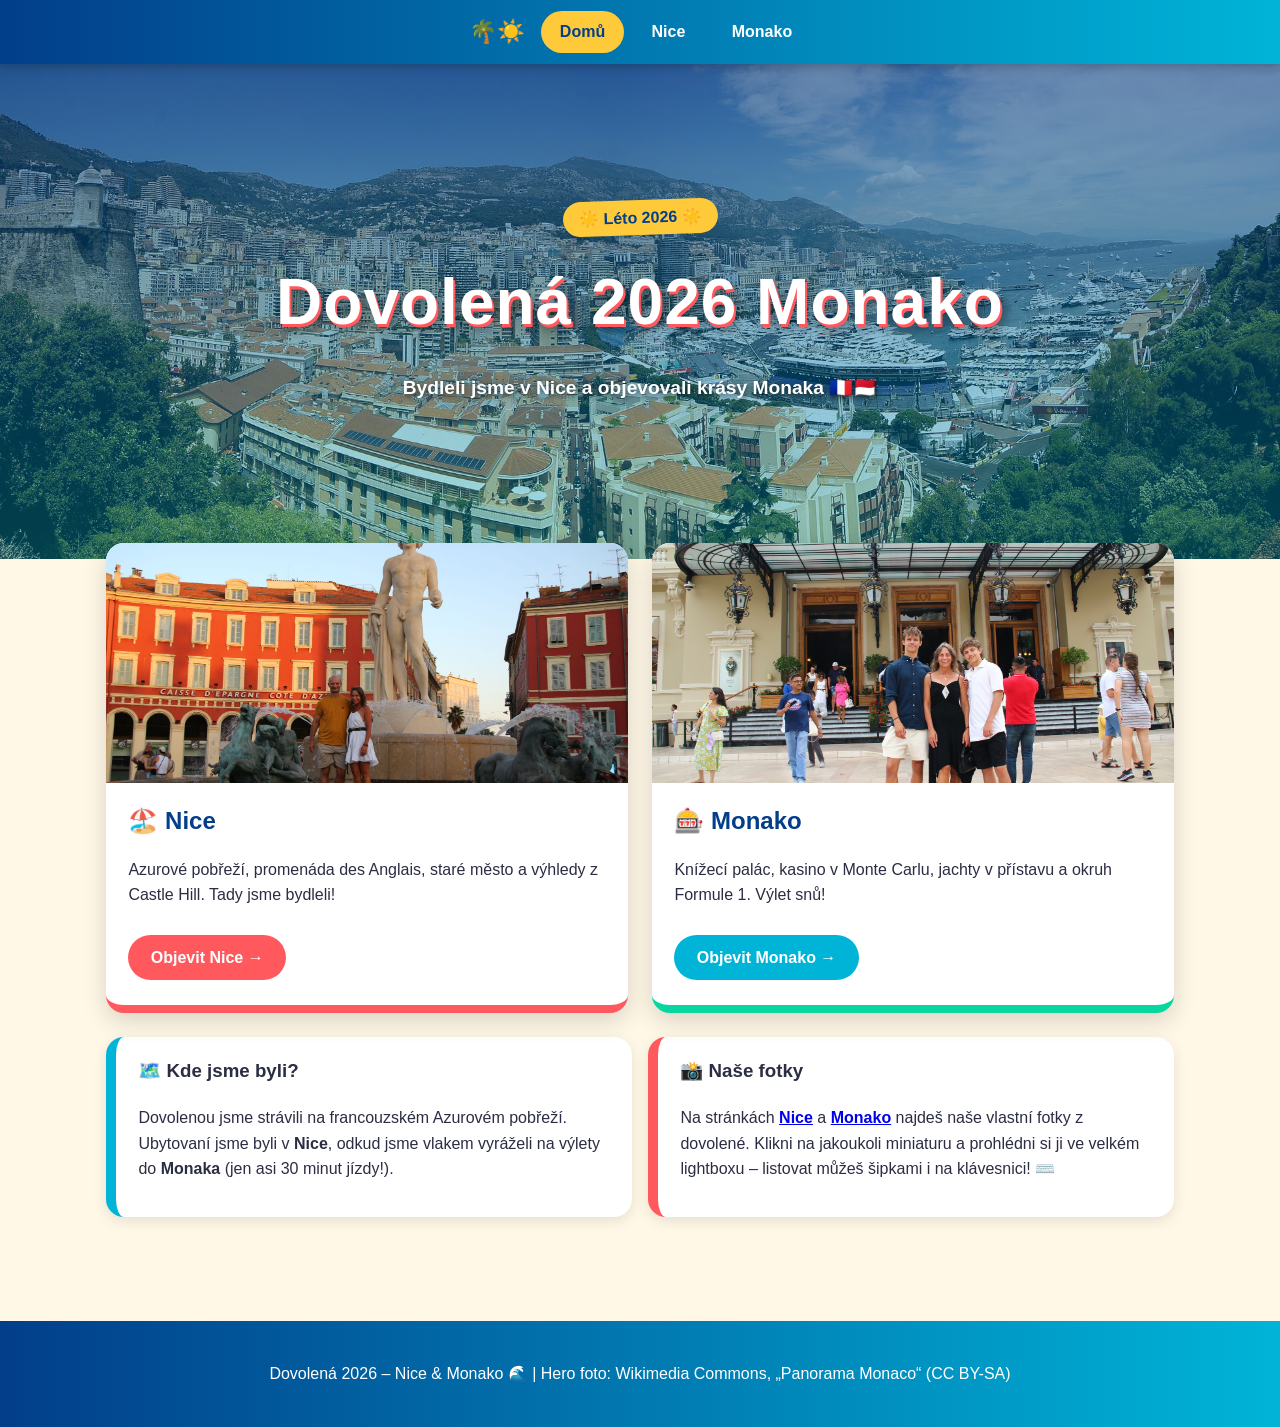
==== index.html @ 0bd82058 "initial commit" ====
<!DOCTYPE html>
<html lang="cs">
<head>
<meta charset="UTF-8">
<meta name="viewport" content="width=device-width, initial-scale=1.0">
<title>Dovolená 2026 Monako – Nice &amp; Monako</title>
<link rel="stylesheet" href="style.css">
</head>
<body>
<nav class="menu">
  <span class="logo">🌴☀️</span>
  <a href="index.html" class="aktivni">Domů</a>
  <a href="nice.html">Nice</a>
  <a href="monako.html">Monako</a>
</nav>
<header class="hero" style="background-image: url('hero-monako.jpg');">
  <div class="hero-text">
    <span class="badge">☀️ Léto 2026 ☀️</span>
    <h1>Dovolená 2026 Monako</h1>
    <p>Bydleli jsme v Nice a objevovali krásy Monaka 🇫🇷🇲🇨</p>
  </div>
</header>
<main class="obsah">
  <section class="karty">
    <a class="karta" href="nice.html">
      <img src="Fotky_Nice/IMG_1558.jpg" alt="Náhled fotky z Nice – klikni pro stránku Nice">
      <div class="karta-body">
        <h2>🏖️ Nice</h2>
        <p>Azurové pobřeží, promenáda des Anglais, staré město a výhledy z Castle Hill. Tady jsme bydleli!</p>
        <span class="tlacitko">Objevit Nice →</span>
      </div>
    </a>
    <a class="karta" href="monako.html">
      <img src="Fotky_Monako/IMG_2395.jpg" alt="Náhled fotky z Monaka – klikni pro stránku Monako">
      <div class="karta-body">
        <h2>🎰 Monako</h2>
        <p>Knížecí palác, kasino v Monte Carlu, jachty v přístavu a okruh Formule 1. Výlet snů!</p>
        <span class="tlacitko">Objevit Monako →</span>
      </div>
    </a>
  </section>
  <section class="info-grid">
    <div class="info-box modry">
      <h3>🗺️ Kde jsme byli?</h3>
      <p>Dovolenou jsme strávili na francouzském Azurovém pobřeží. Ubytovaní jsme byli v <strong>Nice</strong>, odkud jsme vlakem vyráželi na výlety do <strong>Monaka</strong> (jen asi 30 minut jízdy!).</p>
    </div>
    <div class="info-box ruzovy">
      <h3>📸 Naše fotky</h3>
      <p>Na stránkách <a href="nice.html"><strong>Nice</strong></a> a <a href="monako.html"><strong>Monako</strong></a> najdeš naše vlastní fotky z dovolené. Klikni na jakoukoli miniaturu a prohlédni si ji ve velkém lightboxu – listovat můžeš šipkami i na klávesnici! ⌨️</p>
    </div>
  </section>
</main>
<footer>
  <p>Dovolená 2026 – Nice &amp; Monako 🌊 | Hero foto: Wikimedia Commons, „Panorama Monaco“ (CC BY-SA)</p>
</footer>
</body>
</html>
---- style.css ----
/* Dovolená 2026 Monako – hravý dovolenkový styl */
:root {
  --azurova: #00b4d8;
  --tmava: #023e8a;
  --koral: #ff595e;
  --zluta: #ffca3a;
  --zelena: #06d6a0;
  --pisek: #fff8e7;
  --text: #2b2d42;
  --radius: 18px;
}
* { box-sizing: border-box; }
body {
  margin: 0;
  font-family: "Segoe UI", Verdana, sans-serif;
  background: var(--pisek);
  color: var(--text);
  line-height: 1.6;
}
/* Horní menu */
nav.menu {
  position: sticky; top: 0; z-index: 50;
  display: flex; gap: 0.5rem; align-items: center; justify-content: center;
  background: linear-gradient(90deg, var(--tmava), var(--azurova));
  padding: 0.7rem 1rem;
  box-shadow: 0 2px 10px rgba(0,0,0,.25);
}
nav.menu a {
  color: #fff; text-decoration: none; font-weight: 700;
  padding: 0.5rem 1.2rem; border-radius: 999px;
  transition: background .2s, transform .2s;
}
nav.menu a:hover { background: rgba(255,255,255,.25); transform: scale(1.05); }
nav.menu a.aktivni { background: var(--zluta); color: var(--tmava); }
.logo { font-size: 1.4rem; margin-right: 0.5rem; }
/* Hero */
.hero {
  position: relative; min-height: 55vh;
  display: flex; align-items: center; justify-content: center; text-align: center;
  background-size: cover; background-position: center;
  color: #fff;
}
.hero::before {
  content: ""; position: absolute; inset: 0;
  background: linear-gradient(180deg, rgba(2,62,138,.55), rgba(0,180,216,.35));
}
.hero-text { position: relative; padding: 3rem 1.5rem; }
.hero-text h1 {
  font-size: clamp(2.2rem, 6vw, 4rem); margin: 0;
  text-shadow: 2px 3px 0 var(--koral), 4px 6px 12px rgba(0,0,0,.5);
  letter-spacing: 1px;
}
.hero-text p { font-size: 1.2rem; font-weight: 600; text-shadow: 1px 2px 6px rgba(0,0,0,.7); }
.badge {
  display: inline-block; background: var(--zluta); color: var(--tmava);
  font-weight: 800; padding: 0.3rem 1rem; border-radius: 999px; margin-bottom: 1rem;
  transform: rotate(-2deg);
}
/* Obsah */
.obsah { max-width: 1100px; margin: 0 auto; padding: 2rem 1rem; }
.karty { display: grid; grid-template-columns: 1fr; gap: 1.5rem; margin-top: -3rem; position: relative; }
@media (min-width: 720px) { .karty { grid-template-columns: 1fr 1fr; } }
.karta {
  background: #fff; border-radius: var(--radius); overflow: hidden;
  box-shadow: 0 8px 24px rgba(0,0,0,.15); text-decoration: none; color: inherit;
  transition: transform .2s, box-shadow .2s; border-bottom: 8px solid var(--koral);
}
.karta:nth-child(2) { border-bottom-color: var(--zelena); }
.karta:hover { transform: translateY(-6px) rotate(-.4deg); box-shadow: 0 14px 32px rgba(0,0,0,.22); }
.karta img { width: 100%; height: 240px; object-fit: cover; display: block; }
.karta-body { padding: 1.2rem 1.4rem 1.6rem; }
.karta-body h2 { margin: 0 0 .4rem; color: var(--tmava); }
.tlacitko {
  display: inline-block; margin-top: .7rem; padding: .6rem 1.4rem;
  background: var(--koral); color: #fff; border-radius: 999px; font-weight: 800;
}
.karta:nth-child(2) .tlacitko { background: var(--azurova); }
/* Informační boxy */
.info-grid { display: grid; grid-template-columns: 1fr; gap: 1rem; margin: 1.5rem 0; }
@media (min-width: 720px) { .info-grid { grid-template-columns: 1fr 1fr; } }
.info-box {
  background: #fff; border-radius: var(--radius); padding: 1.2rem 1.4rem;
  border-left: 10px solid var(--zluta); box-shadow: 0 4px 14px rgba(0,0,0,.1);
}
.info-box.ruzovy { border-left-color: var(--koral); }
.info-box.zeleny { border-left-color: var(--zelena); }
.info-box.modry { border-left-color: var(--azurova); }
.info-box h3 { margin-top: 0; }
/* Galerie */
.galerie-nadpis { margin-top: 2.5rem; color: var(--tmava); }
.galerie {
  display: grid; gap: 0.8rem;
  grid-template-columns: repeat(2, 1fr);
}
@media (min-width: 720px) { .galerie { grid-template-columns: repeat(4, 1fr); } }
@media (min-width: 1024px) { .galerie { grid-template-columns: repeat(5, 1fr); } }
.galerie a {
  display: block; border-radius: 14px; overflow: hidden;
  border: 4px solid #fff; box-shadow: 0 4px 12px rgba(0,0,0,.15);
  transition: transform .2s;
}
.galerie a:hover { transform: scale(1.04) rotate(.5deg); }
.galerie img { width: 100%; height: 150px; object-fit: cover; display: block; }
/* Lightbox */
.lightbox {
  display: none; position: fixed; inset: 0; z-index: 100;
  background: rgba(0,0,0,.9); align-items: center; justify-content: center;
  flex-direction: column;
}
.lightbox.otevreny { display: flex; }
.lightbox img { max-width: 90vw; max-height: 80vh; border-radius: 12px; border: 5px solid #fff; }
.lightbox-ovladani { display: flex; align-items: center; gap: 1rem; margin-top: 1rem; color: #fff; }
.lightbox button {
  background: var(--zluta); border: none; font-size: 1.4rem; font-weight: 800;
  width: 48px; height: 48px; border-radius: 50%; cursor: pointer;
}
.lightbox button:hover { background: var(--koral); color: #fff; }
.zavrit { position: absolute; top: 15px; right: 15px; }
.pocitadlo { font-weight: 700; background: rgba(255,255,255,.2); padding: .3rem .9rem; border-radius: 999px; }
footer {
  margin-top: 3rem; text-align: center; padding: 1.5rem;
  background: linear-gradient(90deg, var(--tmava), var(--azurova)); color: #fff;
}
footer a { color: var(--zluta); }
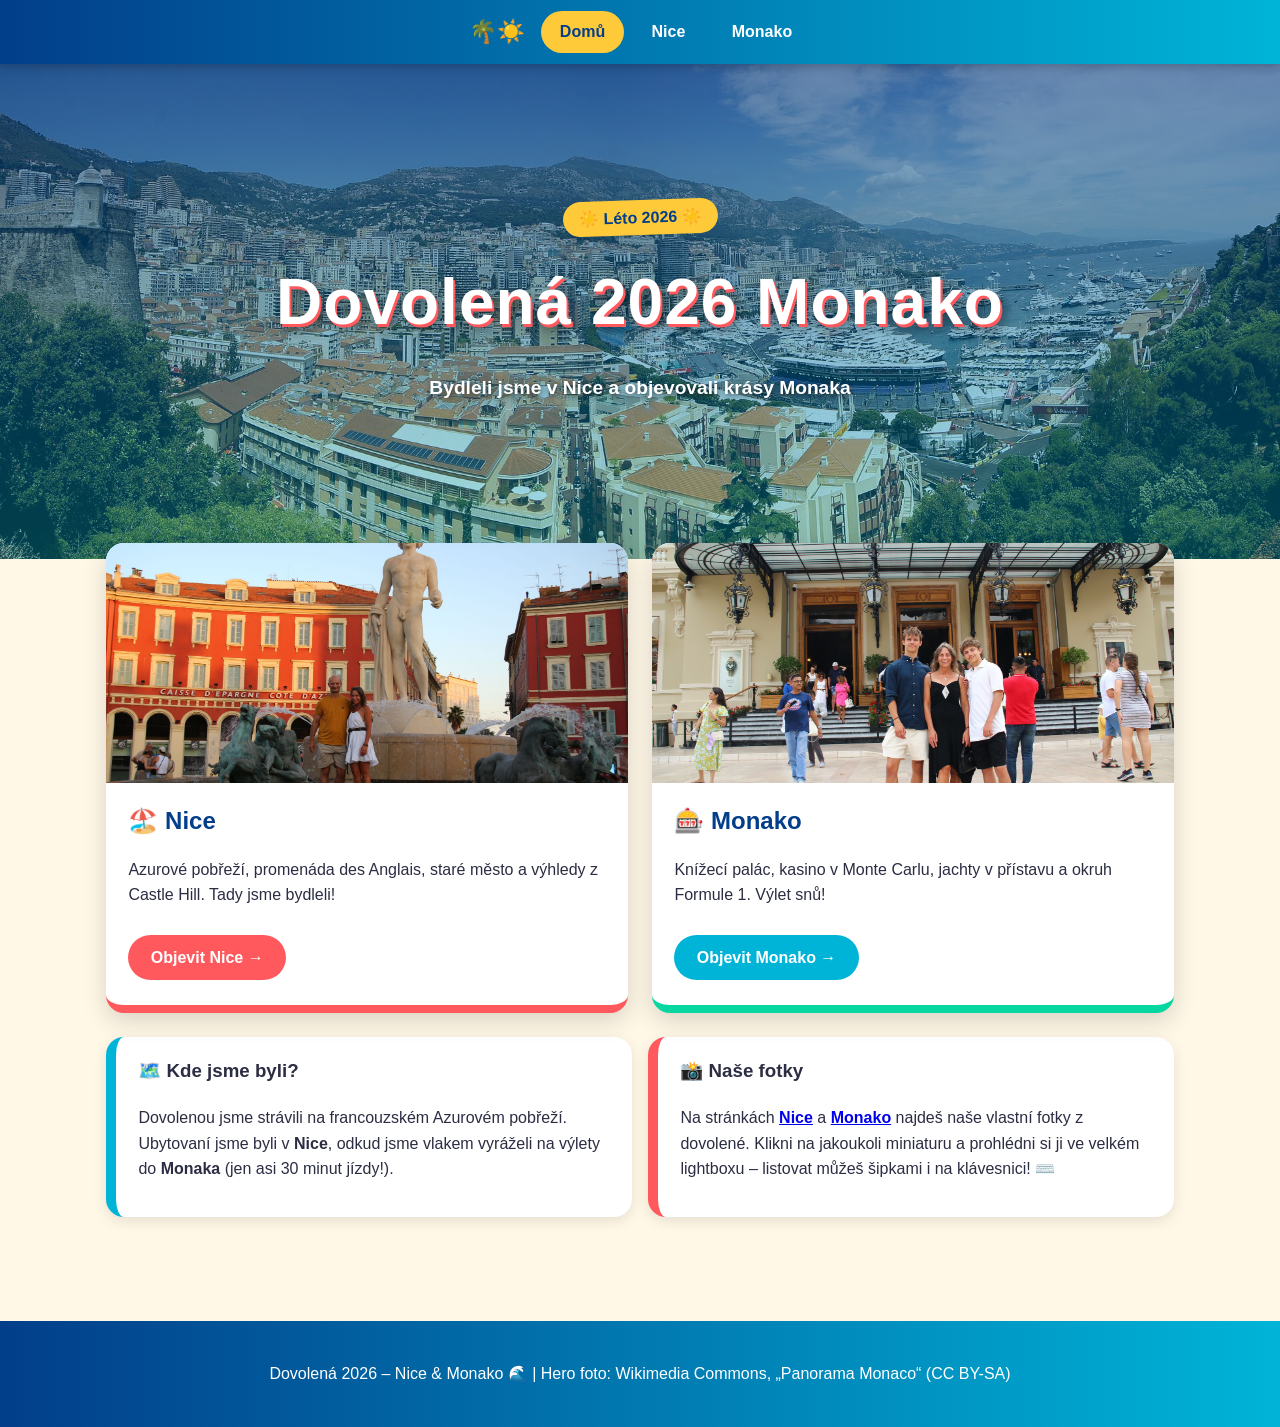
==== commit 8642e5eb: "odstraneni FRMC" ====
--- a/index.html
+++ b/index.html
@@ -17,7 +17,7 @@
   <div class="hero-text">
     <span class="badge">☀️ Léto 2026 ☀️</span>
     <h1>Dovolená 2026 Monako</h1>
-    <p>Bydleli jsme v Nice a objevovali krásy Monaka 🇫🇷🇲🇨</p>
+    <p>Bydleli jsme v Nice a objevovali krásy Monaka</p>
   </div>
 </header>
 <main class="obsah">
